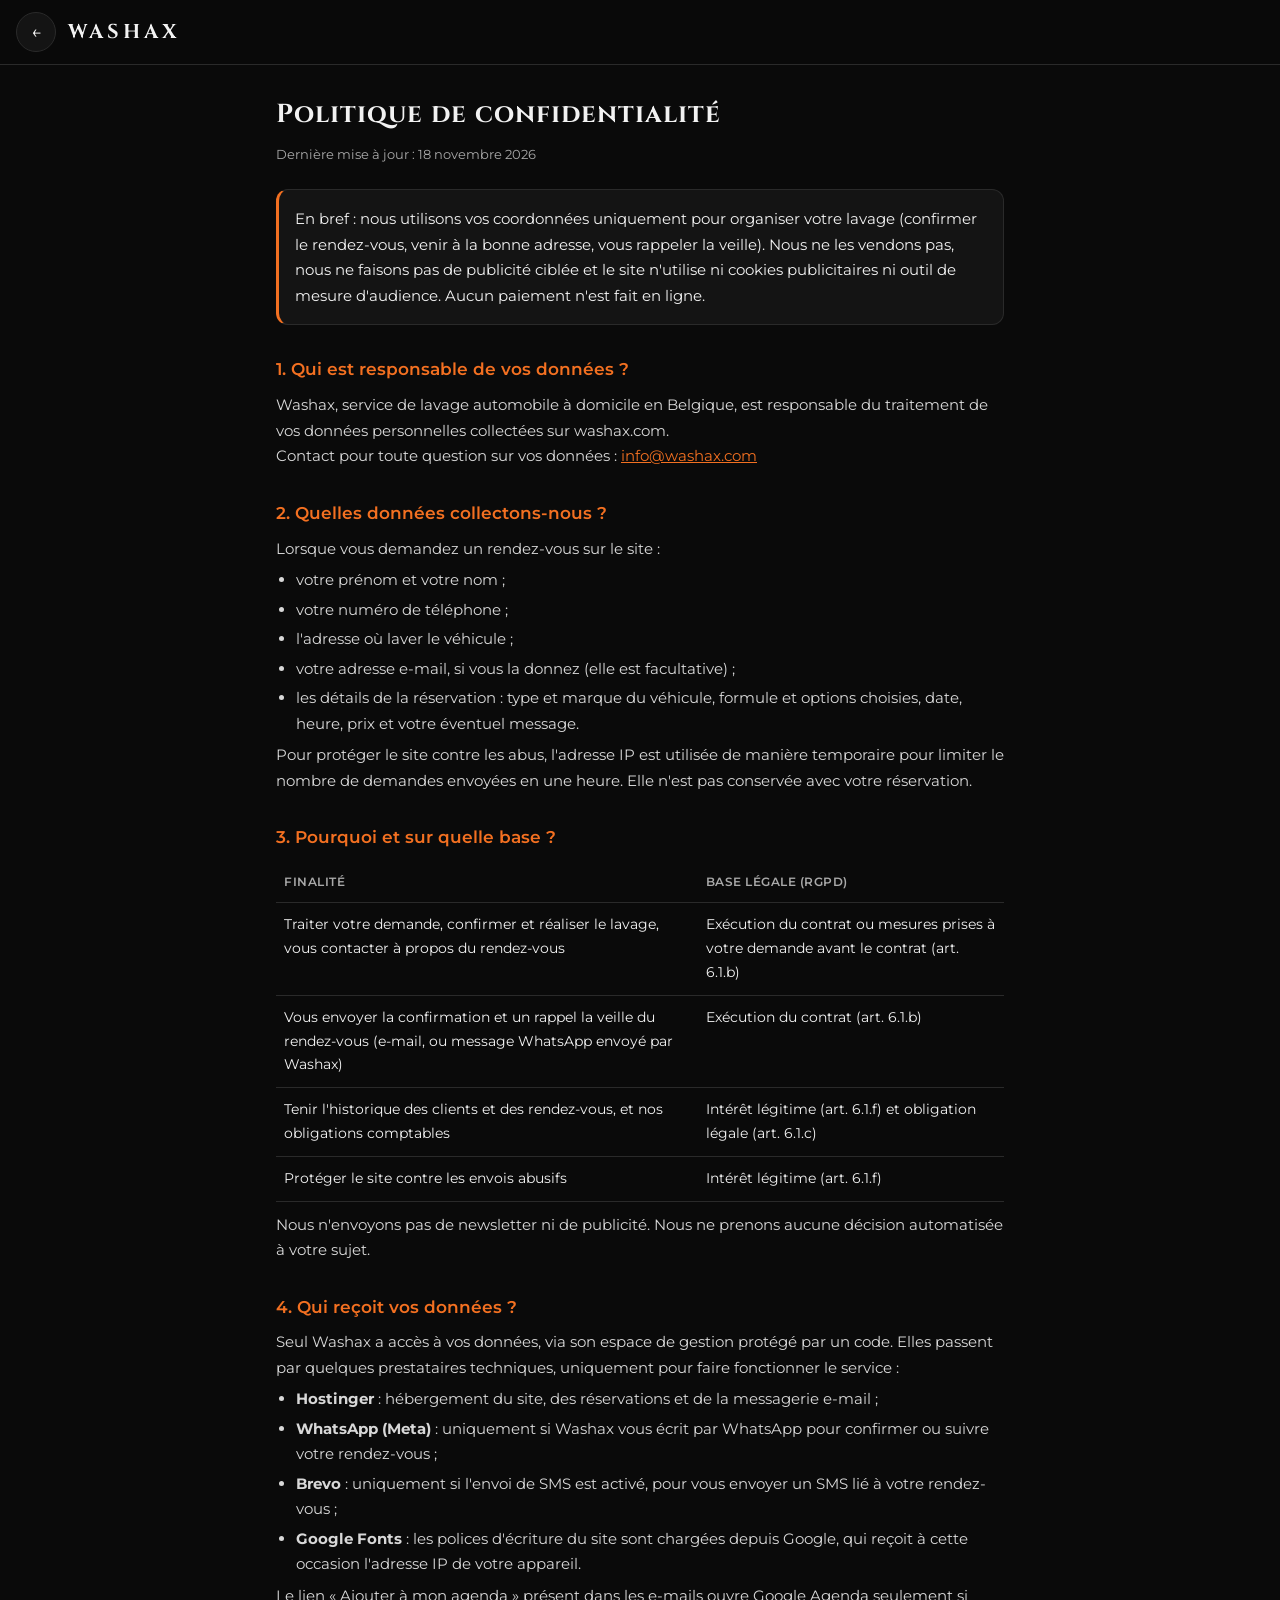
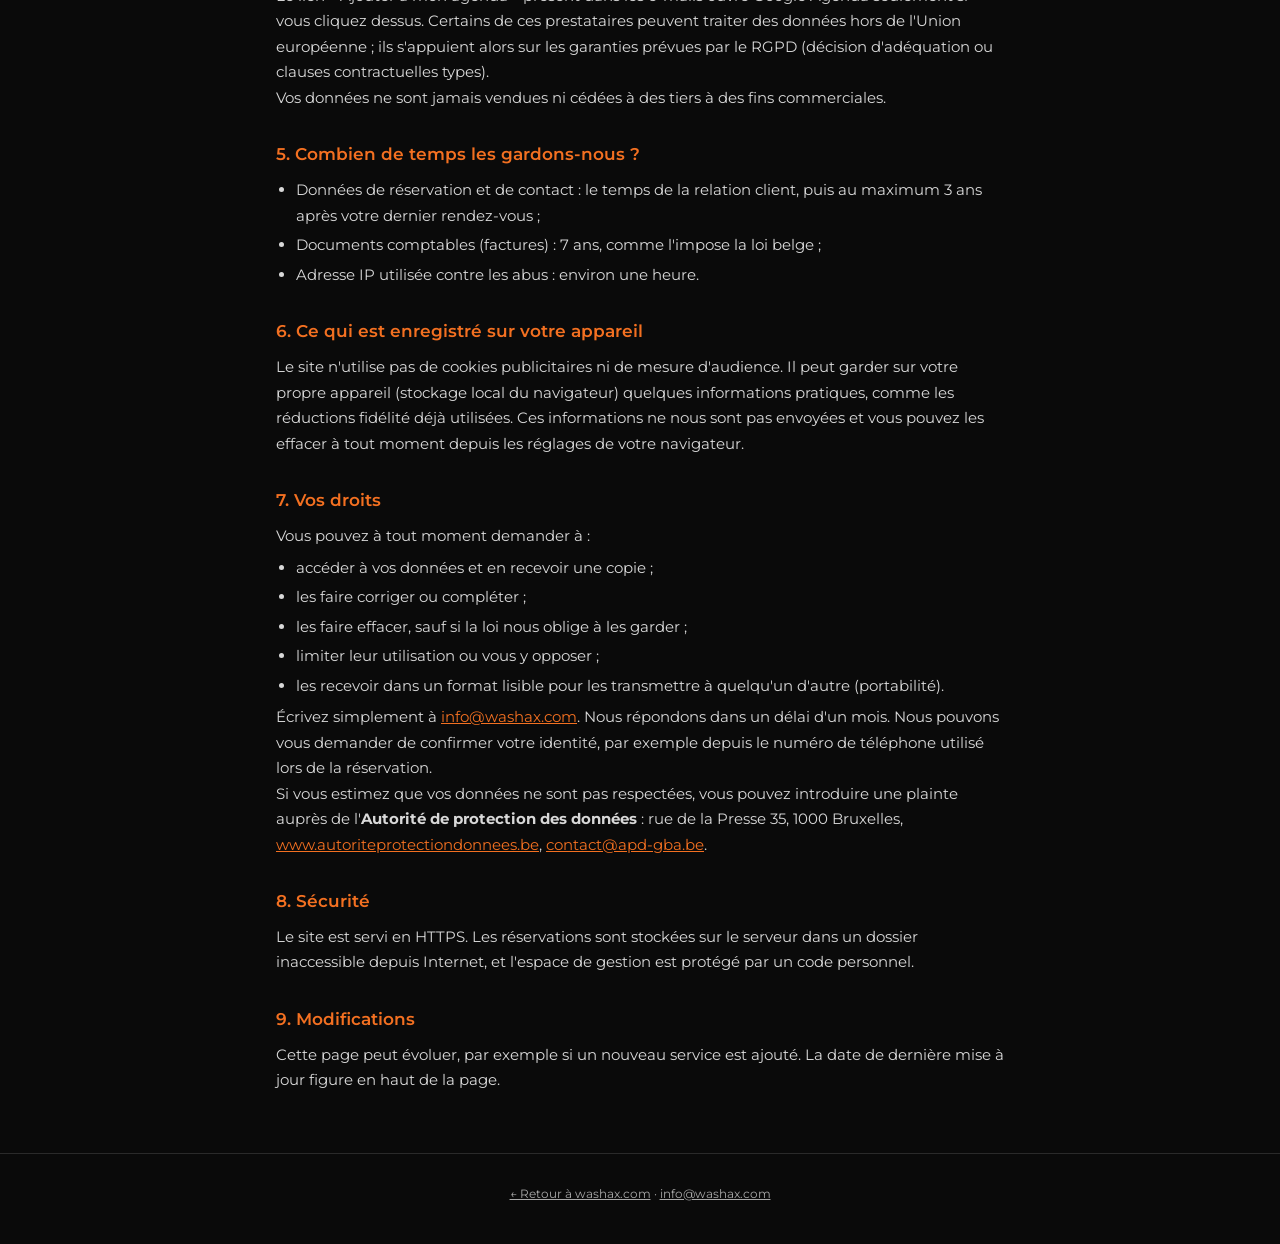
==== confidentialite.html @ e5063a66 "Washax v6.5 : page de confidentialité (RGPD), lien dans le pied de page et le formulaire, redirectio" ====
<!DOCTYPE html>
<html lang="fr">
<head>
<meta charset="UTF-8">
<meta name="viewport" content="width=device-width,initial-scale=1">
<script>if(/github\.io$/.test(location.hostname))location.replace('https://washax.com/confidentialite.html');</script>
<title>Washax · Politique de confidentialité</title>
<meta name="description" content="Comment Washax utilise et protège vos données personnelles.">
<meta name="robots" content="index,follow">
<link rel="canonical" href="https://washax.com/confidentialite.html">
<meta name="theme-color" content="#0a0a0a">
<link rel="icon" type="image/png" href="icone-48.png"><link rel="apple-touch-icon" href="icone-180.png">
<link href="https://fonts.googleapis.com/css2?family=Cinzel:wght@500;700&family=Montserrat:wght@300;400;600&display=swap" rel="stylesheet">
<style>
:root{--bg:#0a0a0a;--card:#141414;--txt:#f2f2f2;--sub:#a9a9a9;--or:#F37021;--line:#2a2a2a}
*{box-sizing:border-box;margin:0;padding:0}
body{background:var(--bg);color:var(--txt);font-family:Montserrat,sans-serif;line-height:1.7;font-size:15px}
.top{position:sticky;top:0;z-index:5;display:flex;align-items:center;gap:12px;padding:12px 16px;background:rgba(10,10,10,.85);backdrop-filter:blur(10px);border-bottom:1px solid var(--line)}
.top a{color:var(--txt);text-decoration:none}
.ret{width:40px;height:40px;border-radius:50%;border:1px solid var(--line);background:var(--card);display:grid;place-items:center;font-size:18px}
.logo{font-family:Cinzel;font-weight:700;letter-spacing:4px;font-size:20px}
main{max-width:760px;margin:0 auto;padding:28px 16px 60px}
h1{font-family:Cinzel;font-weight:700;font-size:26px;letter-spacing:1px;margin-bottom:6px}
.maj{color:var(--sub);font-size:13px;margin-bottom:24px}
.intro{background:var(--card);border:1px solid var(--line);border-left:3px solid var(--or);border-radius:12px;padding:16px;margin-bottom:28px}
h2{font-size:17px;font-weight:600;color:var(--or);margin:30px 0 8px}
p,li{color:#d8d8d8}
ul{padding-left:20px;margin:6px 0}
li{margin:4px 0}
a{color:var(--or)}
table{width:100%;border-collapse:collapse;margin:10px 0;font-size:14px}
th,td{text-align:left;vertical-align:top;padding:10px 8px;border-bottom:1px solid var(--line)}
th{color:var(--sub);font-weight:600;font-size:12px;text-transform:uppercase;letter-spacing:.5px}
@media(max-width:560px){table,thead,tbody,tr,th,td{display:block}thead{display:none}tr{border:1px solid var(--line);border-radius:10px;margin-bottom:10px;padding:6px 0}td{border:0;padding:4px 12px}td:first-child{font-weight:600;color:var(--txt)}}
footer{text-align:center;padding:30px 16px 40px;color:var(--sub);font-size:12px;border-top:1px solid var(--line)}
footer a{color:var(--sub)}
</style>
</head>
<body>
<div class="top"><a class="ret" href="/" aria-label="Retour au site">←</a><a class="logo" href="/">WASHAX</a></div>
<main>
<h1>Politique de confidentialité</h1>
<div class="maj">Dernière mise à jour : 18 novembre 2026</div>

<div class="intro">En bref : nous utilisons vos coordonnées uniquement pour organiser votre lavage (confirmer le rendez-vous, venir à la bonne adresse, vous rappeler la veille). Nous ne les vendons pas, nous ne faisons pas de publicité ciblée et le site n'utilise ni cookies publicitaires ni outil de mesure d'audience. Aucun paiement n'est fait en ligne.</div>

<h2>1. Qui est responsable de vos données ?</h2>
<p>Washax, service de lavage automobile à domicile en Belgique, est responsable du traitement de vos données personnelles collectées sur washax.com.</p>
<p>Contact pour toute question sur vos données : <a href="mailto:info@washax.com">info@washax.com</a></p>

<h2>2. Quelles données collectons-nous ?</h2>
<p>Lorsque vous demandez un rendez-vous sur le site :</p>
<ul>
<li>votre prénom et votre nom ;</li>
<li>votre numéro de téléphone ;</li>
<li>l'adresse où laver le véhicule ;</li>
<li>votre adresse e-mail, si vous la donnez (elle est facultative) ;</li>
<li>les détails de la réservation : type et marque du véhicule, formule et options choisies, date, heure, prix et votre éventuel message.</li>
</ul>
<p>Pour protéger le site contre les abus, l'adresse IP est utilisée de manière temporaire pour limiter le nombre de demandes envoyées en une heure. Elle n'est pas conservée avec votre réservation.</p>

<h2>3. Pourquoi et sur quelle base ?</h2>
<table>
<thead><tr><th>Finalité</th><th>Base légale (RGPD)</th></tr></thead>
<tbody>
<tr><td>Traiter votre demande, confirmer et réaliser le lavage, vous contacter à propos du rendez-vous</td><td>Exécution du contrat ou mesures prises à votre demande avant le contrat (art. 6.1.b)</td></tr>
<tr><td>Vous envoyer la confirmation et un rappel la veille du rendez-vous (e-mail, ou message WhatsApp envoyé par Washax)</td><td>Exécution du contrat (art. 6.1.b)</td></tr>
<tr><td>Tenir l'historique des clients et des rendez-vous, et nos obligations comptables</td><td>Intérêt légitime (art. 6.1.f) et obligation légale (art. 6.1.c)</td></tr>
<tr><td>Protéger le site contre les envois abusifs</td><td>Intérêt légitime (art. 6.1.f)</td></tr>
</tbody>
</table>
<p>Nous n'envoyons pas de newsletter ni de publicité. Nous ne prenons aucune décision automatisée à votre sujet.</p>

<h2>4. Qui reçoit vos données ?</h2>
<p>Seul Washax a accès à vos données, via son espace de gestion protégé par un code. Elles passent par quelques prestataires techniques, uniquement pour faire fonctionner le service :</p>
<ul>
<li><strong>Hostinger</strong> : hébergement du site, des réservations et de la messagerie e-mail ;</li>
<li><strong>WhatsApp (Meta)</strong> : uniquement si Washax vous écrit par WhatsApp pour confirmer ou suivre votre rendez-vous ;</li>
<li><strong>Brevo</strong> : uniquement si l'envoi de SMS est activé, pour vous envoyer un SMS lié à votre rendez-vous ;</li>
<li><strong>Google Fonts</strong> : les polices d'écriture du site sont chargées depuis Google, qui reçoit à cette occasion l'adresse IP de votre appareil.</li>
</ul>
<p>Le lien « Ajouter à mon agenda » présent dans les e-mails ouvre Google Agenda seulement si vous cliquez dessus. Certains de ces prestataires peuvent traiter des données hors de l'Union européenne ; ils s'appuient alors sur les garanties prévues par le RGPD (décision d'adéquation ou clauses contractuelles types).</p>
<p>Vos données ne sont jamais vendues ni cédées à des tiers à des fins commerciales.</p>

<h2>5. Combien de temps les gardons-nous ?</h2>
<ul>
<li>Données de réservation et de contact : le temps de la relation client, puis au maximum 3 ans après votre dernier rendez-vous ;</li>
<li>Documents comptables (factures) : 7 ans, comme l'impose la loi belge ;</li>
<li>Adresse IP utilisée contre les abus : environ une heure.</li>
</ul>

<h2>6. Ce qui est enregistré sur votre appareil</h2>
<p>Le site n'utilise pas de cookies publicitaires ni de mesure d'audience. Il peut garder sur votre propre appareil (stockage local du navigateur) quelques informations pratiques, comme les réductions fidélité déjà utilisées. Ces informations ne nous sont pas envoyées et vous pouvez les effacer à tout moment depuis les réglages de votre navigateur.</p>

<h2>7. Vos droits</h2>
<p>Vous pouvez à tout moment demander à :</p>
<ul>
<li>accéder à vos données et en recevoir une copie ;</li>
<li>les faire corriger ou compléter ;</li>
<li>les faire effacer, sauf si la loi nous oblige à les garder ;</li>
<li>limiter leur utilisation ou vous y opposer ;</li>
<li>les recevoir dans un format lisible pour les transmettre à quelqu'un d'autre (portabilité).</li>
</ul>
<p>Écrivez simplement à <a href="mailto:info@washax.com">info@washax.com</a>. Nous répondons dans un délai d'un mois. Nous pouvons vous demander de confirmer votre identité, par exemple depuis le numéro de téléphone utilisé lors de la réservation.</p>
<p>Si vous estimez que vos données ne sont pas respectées, vous pouvez introduire une plainte auprès de l'<strong>Autorité de protection des données</strong> : rue de la Presse 35, 1000 Bruxelles, <a href="https://www.autoriteprotectiondonnees.be" rel="noopener">www.autoriteprotectiondonnees.be</a>, <a href="mailto:contact@apd-gba.be">contact@apd-gba.be</a>.</p>

<h2>8. Sécurité</h2>
<p>Le site est servi en HTTPS. Les réservations sont stockées sur le serveur dans un dossier inaccessible depuis Internet, et l'espace de gestion est protégé par un code personnel.</p>

<h2>9. Modifications</h2>
<p>Cette page peut évoluer, par exemple si un nouveau service est ajouté. La date de dernière mise à jour figure en haut de la page.</p>
</main>
<footer><a href="/">← Retour à washax.com</a> · <a href="mailto:info@washax.com">info@washax.com</a></footer>
</body>
</html>
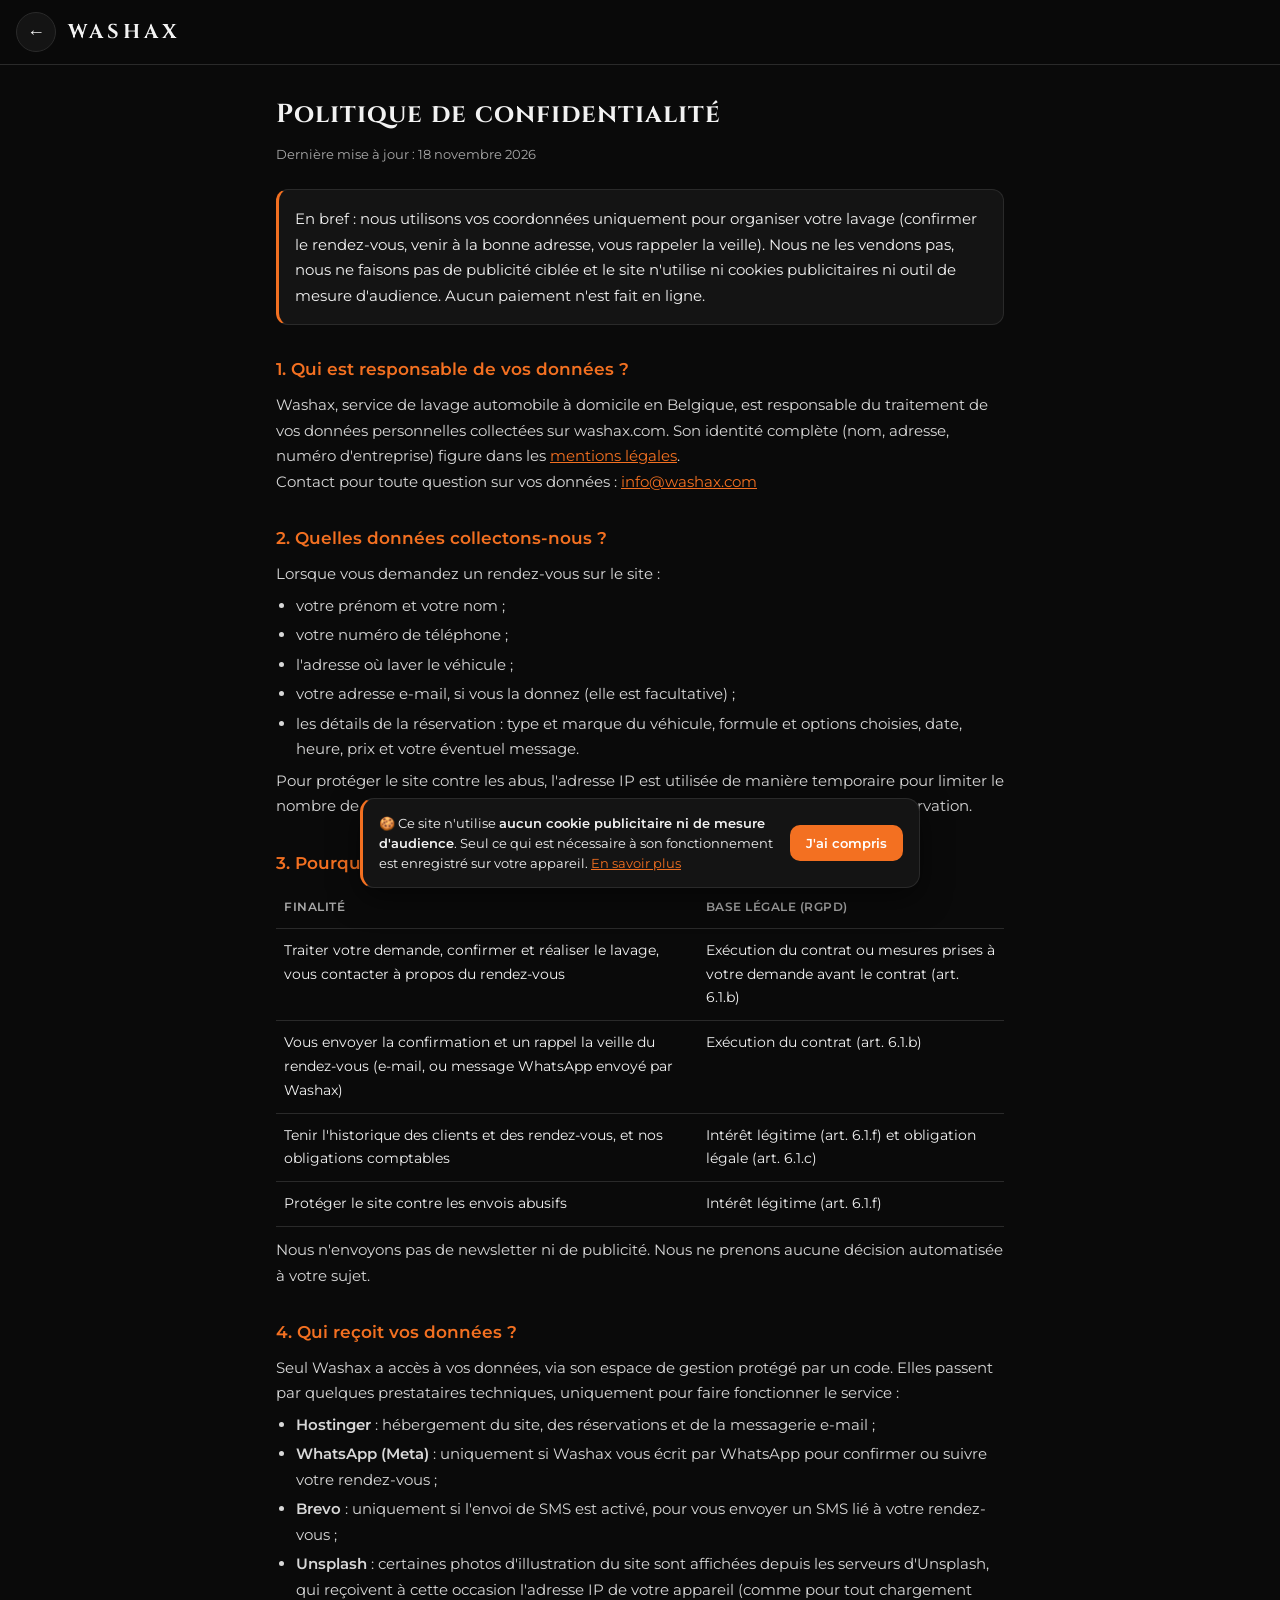
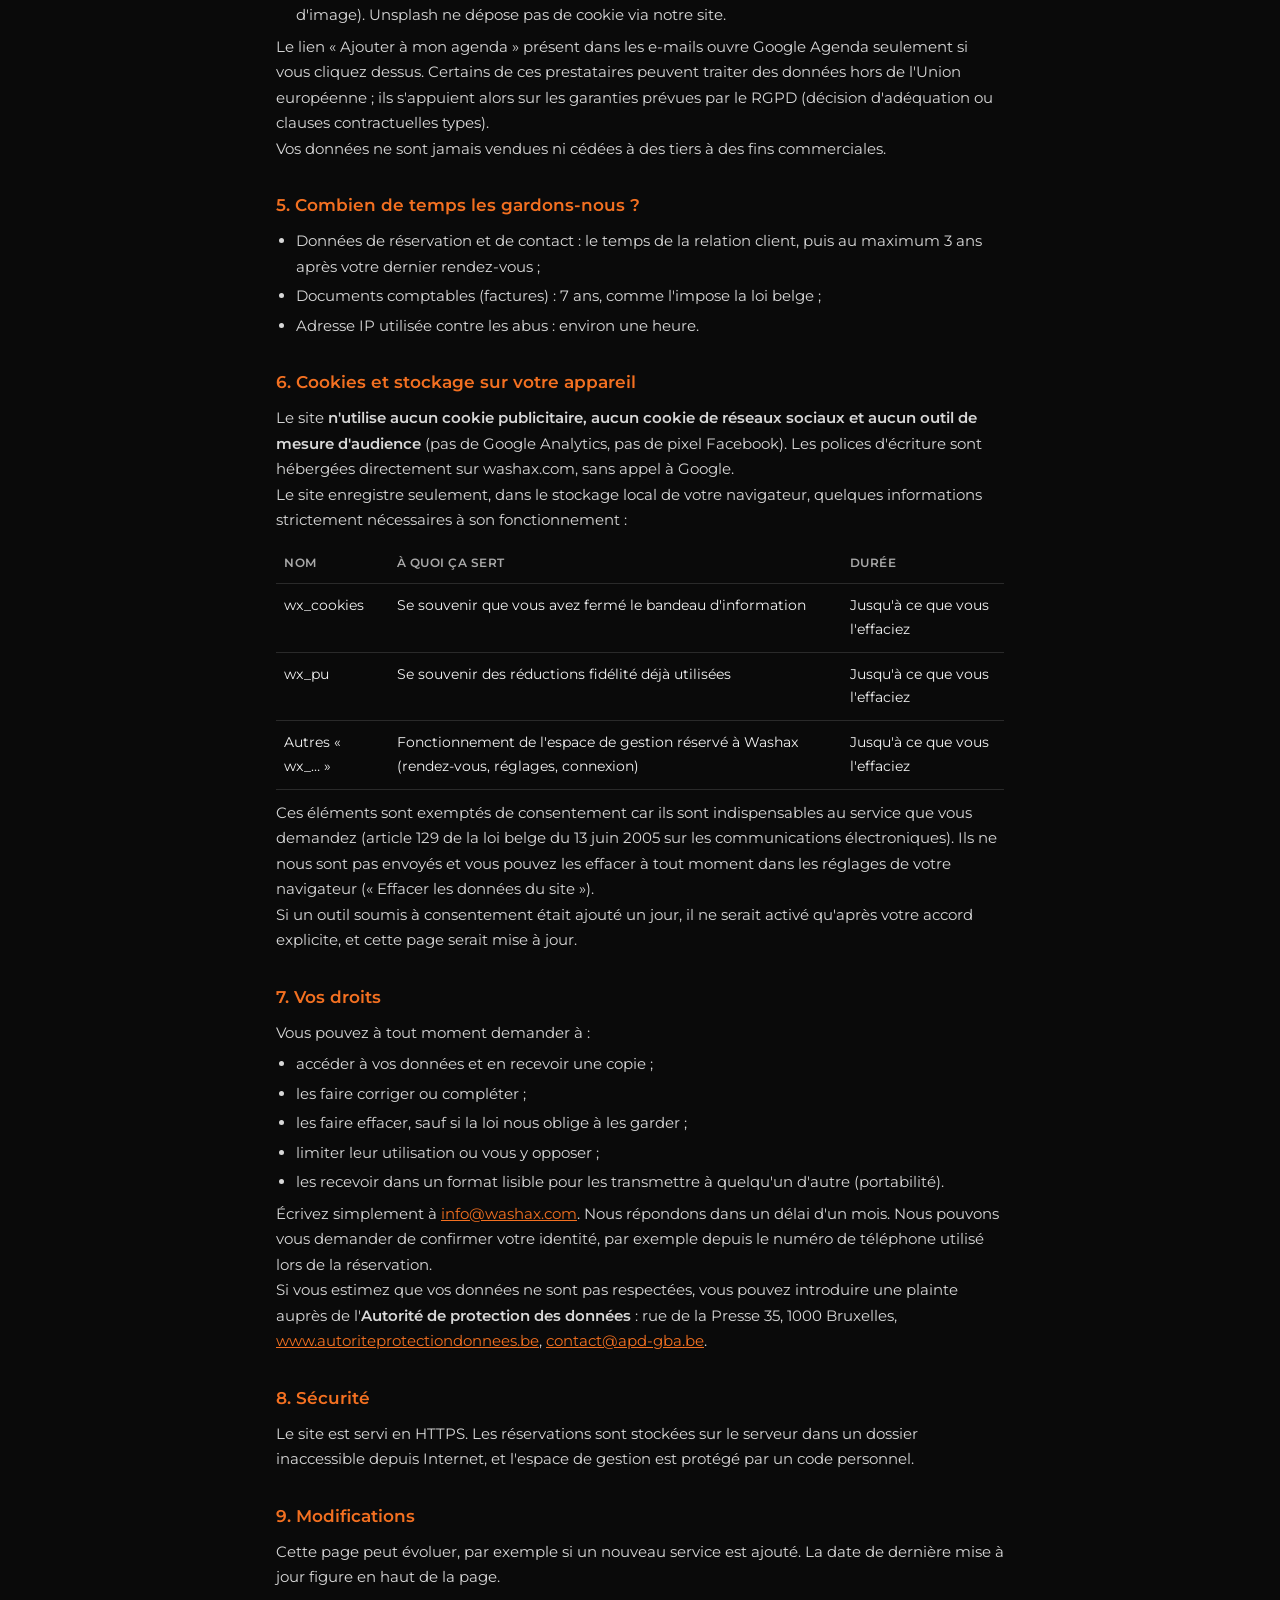
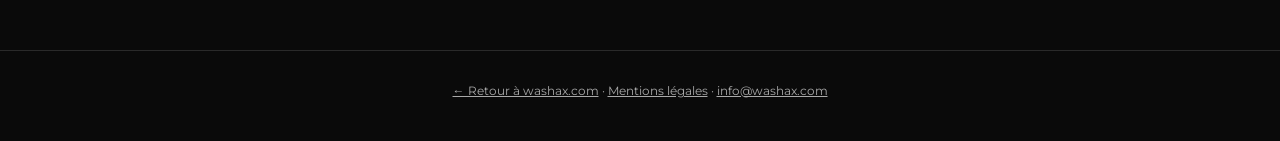
==== commit 6de0f22a: "Washax v6.6 : mentions légales, bandeau cookies, politique cookies, polices hébergées sur washax.com" ====
--- a/confidentialite.html
+++ b/confidentialite.html
@@ -10,7 +10,7 @@
 <link rel="canonical" href="https://washax.com/confidentialite.html">
 <meta name="theme-color" content="#0a0a0a">
 <link rel="icon" type="image/png" href="icone-48.png"><link rel="apple-touch-icon" href="icone-180.png">
-<link href="https://fonts.googleapis.com/css2?family=Cinzel:wght@500;700&family=Montserrat:wght@300;400;600&display=swap" rel="stylesheet">
+<link href="polices/site.css" rel="stylesheet">
 <style>
 :root{--bg:#0a0a0a;--card:#141414;--txt:#f2f2f2;--sub:#a9a9a9;--or:#F37021;--line:#2a2a2a}
 *{box-sizing:border-box;margin:0;padding:0}
@@ -45,7 +45,7 @@
 <div class="intro">En bref : nous utilisons vos coordonnées uniquement pour organiser votre lavage (confirmer le rendez-vous, venir à la bonne adresse, vous rappeler la veille). Nous ne les vendons pas, nous ne faisons pas de publicité ciblée et le site n'utilise ni cookies publicitaires ni outil de mesure d'audience. Aucun paiement n'est fait en ligne.</div>
 
 <h2>1. Qui est responsable de vos données ?</h2>
-<p>Washax, service de lavage automobile à domicile en Belgique, est responsable du traitement de vos données personnelles collectées sur washax.com.</p>
+<p>Washax, service de lavage automobile à domicile en Belgique, est responsable du traitement de vos données personnelles collectées sur washax.com. Son identité complète (nom, adresse, numéro d'entreprise) figure dans les <a href="mentions-legales.html">mentions légales</a>.</p>
 <p>Contact pour toute question sur vos données : <a href="mailto:info@washax.com">info@washax.com</a></p>
 
 <h2>2. Quelles données collectons-nous ?</h2>
@@ -77,7 +77,7 @@
 <li><strong>Hostinger</strong> : hébergement du site, des réservations et de la messagerie e-mail ;</li>
 <li><strong>WhatsApp (Meta)</strong> : uniquement si Washax vous écrit par WhatsApp pour confirmer ou suivre votre rendez-vous ;</li>
 <li><strong>Brevo</strong> : uniquement si l'envoi de SMS est activé, pour vous envoyer un SMS lié à votre rendez-vous ;</li>
-<li><strong>Google Fonts</strong> : les polices d'écriture du site sont chargées depuis Google, qui reçoit à cette occasion l'adresse IP de votre appareil.</li>
+<li><strong>Unsplash</strong> : certaines photos d'illustration du site sont affichées depuis les serveurs d'Unsplash, qui reçoivent à cette occasion l'adresse IP de votre appareil (comme pour tout chargement d'image). Unsplash ne dépose pas de cookie via notre site.</li>
 </ul>
 <p>Le lien « Ajouter à mon agenda » présent dans les e-mails ouvre Google Agenda seulement si vous cliquez dessus. Certains de ces prestataires peuvent traiter des données hors de l'Union européenne ; ils s'appuient alors sur les garanties prévues par le RGPD (décision d'adéquation ou clauses contractuelles types).</p>
 <p>Vos données ne sont jamais vendues ni cédées à des tiers à des fins commerciales.</p>
@@ -89,8 +89,19 @@
 <li>Adresse IP utilisée contre les abus : environ une heure.</li>
 </ul>
 
-<h2>6. Ce qui est enregistré sur votre appareil</h2>
-<p>Le site n'utilise pas de cookies publicitaires ni de mesure d'audience. Il peut garder sur votre propre appareil (stockage local du navigateur) quelques informations pratiques, comme les réductions fidélité déjà utilisées. Ces informations ne nous sont pas envoyées et vous pouvez les effacer à tout moment depuis les réglages de votre navigateur.</p>
+<h2 id="cookies">6. Cookies et stockage sur votre appareil</h2>
+<p>Le site <strong>n'utilise aucun cookie publicitaire, aucun cookie de réseaux sociaux et aucun outil de mesure d'audience</strong> (pas de Google Analytics, pas de pixel Facebook). Les polices d'écriture sont hébergées directement sur washax.com, sans appel à Google.</p>
+<p>Le site enregistre seulement, dans le stockage local de votre navigateur, quelques informations strictement nécessaires à son fonctionnement :</p>
+<table>
+<thead><tr><th>Nom</th><th>À quoi ça sert</th><th>Durée</th></tr></thead>
+<tbody>
+<tr><td>wx_cookies</td><td>Se souvenir que vous avez fermé le bandeau d'information</td><td>Jusqu'à ce que vous l'effaciez</td></tr>
+<tr><td>wx_pu</td><td>Se souvenir des réductions fidélité déjà utilisées</td><td>Jusqu'à ce que vous l'effaciez</td></tr>
+<tr><td>Autres « wx_… »</td><td>Fonctionnement de l'espace de gestion réservé à Washax (rendez-vous, réglages, connexion)</td><td>Jusqu'à ce que vous l'effaciez</td></tr>
+</tbody>
+</table>
+<p>Ces éléments sont exemptés de consentement car ils sont indispensables au service que vous demandez (article 129 de la loi belge du 13 juin 2005 sur les communications électroniques). Ils ne nous sont pas envoyés et vous pouvez les effacer à tout moment dans les réglages de votre navigateur (« Effacer les données du site »).</p>
+<p>Si un outil soumis à consentement était ajouté un jour, il ne serait activé qu'après votre accord explicite, et cette page serait mise à jour.</p>
 
 <h2>7. Vos droits</h2>
 <p>Vous pouvez à tout moment demander à :</p>
@@ -110,6 +121,7 @@
 <h2>9. Modifications</h2>
 <p>Cette page peut évoluer, par exemple si un nouveau service est ajouté. La date de dernière mise à jour figure en haut de la page.</p>
 </main>
-<footer><a href="/">← Retour à washax.com</a> · <a href="mailto:info@washax.com">info@washax.com</a></footer>
+<footer><a href="/">← Retour à washax.com</a> · <a href="mentions-legales.html">Mentions légales</a> · <a href="mailto:info@washax.com">info@washax.com</a></footer>
+<script src="rgpd.js"></script>
 </body>
 </html>
--- a/polices/site.css
+++ b/polices/site.css
@@ -0,0 +1,81 @@
+/* Polices hébergées sur washax.com (aucun appel à Google, RGPD) */
+@font-face {
+  font-family: 'Cinzel';
+  font-style: normal;
+  font-weight: 500;
+  font-display: swap;
+  src: url(Cinzel-53a6c326.woff2) format('woff2');
+  unicode-range: U+0100-02BA, U+02BD-02C5, U+02C7-02CC, U+02CE-02D7, U+02DD-02FF, U+0304, U+0308, U+0329, U+1D00-1DBF, U+1E00-1E9F, U+1EF2-1EFF, U+2020, U+20A0-20AB, U+20AD-20C4, U+2113, U+2C60-2C7F, U+A720-A7FF;
+}
+@font-face {
+  font-family: 'Cinzel';
+  font-style: normal;
+  font-weight: 500;
+  font-display: swap;
+  src: url(Cinzel-63551c15.woff2) format('woff2');
+  unicode-range: U+0000-00FF, U+0131, U+0152-0153, U+02BB-02BC, U+02C6, U+02DA, U+02DC, U+0304, U+0308, U+0329, U+2000-206F, U+20AC, U+2122, U+2191, U+2193, U+2212, U+2215, U+FEFF, U+FFFD;
+}
+@font-face {
+  font-family: 'Cinzel';
+  font-style: normal;
+  font-weight: 700;
+  font-display: swap;
+  src: url(Cinzel-53a6c326.woff2) format('woff2');
+  unicode-range: U+0100-02BA, U+02BD-02C5, U+02C7-02CC, U+02CE-02D7, U+02DD-02FF, U+0304, U+0308, U+0329, U+1D00-1DBF, U+1E00-1E9F, U+1EF2-1EFF, U+2020, U+20A0-20AB, U+20AD-20C4, U+2113, U+2C60-2C7F, U+A720-A7FF;
+}
+@font-face {
+  font-family: 'Cinzel';
+  font-style: normal;
+  font-weight: 700;
+  font-display: swap;
+  src: url(Cinzel-63551c15.woff2) format('woff2');
+  unicode-range: U+0000-00FF, U+0131, U+0152-0153, U+02BB-02BC, U+02C6, U+02DA, U+02DC, U+0304, U+0308, U+0329, U+2000-206F, U+20AC, U+2122, U+2191, U+2193, U+2212, U+2215, U+FEFF, U+FFFD;
+}
+@font-face {
+  font-family: 'Montserrat';
+  font-style: normal;
+  font-weight: 300;
+  font-display: swap;
+  src: url(Montserrat-ccd96bf8.woff2) format('woff2');
+  unicode-range: U+0100-02BA, U+02BD-02C5, U+02C7-02CC, U+02CE-02D7, U+02DD-02FF, U+0304, U+0308, U+0329, U+1D00-1DBF, U+1E00-1E9F, U+1EF2-1EFF, U+2020, U+20A0-20AB, U+20AD-20C4, U+2113, U+2C60-2C7F, U+A720-A7FF;
+}
+@font-face {
+  font-family: 'Montserrat';
+  font-style: normal;
+  font-weight: 300;
+  font-display: swap;
+  src: url(Montserrat-e56e84e5.woff2) format('woff2');
+  unicode-range: U+0000-00FF, U+0131, U+0152-0153, U+02BB-02BC, U+02C6, U+02DA, U+02DC, U+0304, U+0308, U+0329, U+2000-206F, U+20AC, U+2122, U+2191, U+2193, U+2212, U+2215, U+FEFF, U+FFFD;
+}
+@font-face {
+  font-family: 'Montserrat';
+  font-style: normal;
+  font-weight: 400;
+  font-display: swap;
+  src: url(Montserrat-ccd96bf8.woff2) format('woff2');
+  unicode-range: U+0100-02BA, U+02BD-02C5, U+02C7-02CC, U+02CE-02D7, U+02DD-02FF, U+0304, U+0308, U+0329, U+1D00-1DBF, U+1E00-1E9F, U+1EF2-1EFF, U+2020, U+20A0-20AB, U+20AD-20C4, U+2113, U+2C60-2C7F, U+A720-A7FF;
+}
+@font-face {
+  font-family: 'Montserrat';
+  font-style: normal;
+  font-weight: 400;
+  font-display: swap;
+  src: url(Montserrat-e56e84e5.woff2) format('woff2');
+  unicode-range: U+0000-00FF, U+0131, U+0152-0153, U+02BB-02BC, U+02C6, U+02DA, U+02DC, U+0304, U+0308, U+0329, U+2000-206F, U+20AC, U+2122, U+2191, U+2193, U+2212, U+2215, U+FEFF, U+FFFD;
+}
+@font-face {
+  font-family: 'Montserrat';
+  font-style: normal;
+  font-weight: 600;
+  font-display: swap;
+  src: url(Montserrat-ccd96bf8.woff2) format('woff2');
+  unicode-range: U+0100-02BA, U+02BD-02C5, U+02C7-02CC, U+02CE-02D7, U+02DD-02FF, U+0304, U+0308, U+0329, U+1D00-1DBF, U+1E00-1E9F, U+1EF2-1EFF, U+2020, U+20A0-20AB, U+20AD-20C4, U+2113, U+2C60-2C7F, U+A720-A7FF;
+}
+@font-face {
+  font-family: 'Montserrat';
+  font-style: normal;
+  font-weight: 600;
+  font-display: swap;
+  src: url(Montserrat-e56e84e5.woff2) format('woff2');
+  unicode-range: U+0000-00FF, U+0131, U+0152-0153, U+02BB-02BC, U+02C6, U+02DA, U+02DC, U+0304, U+0308, U+0329, U+2000-206F, U+20AC, U+2122, U+2191, U+2193, U+2212, U+2215, U+FEFF, U+FFFD;
+}
